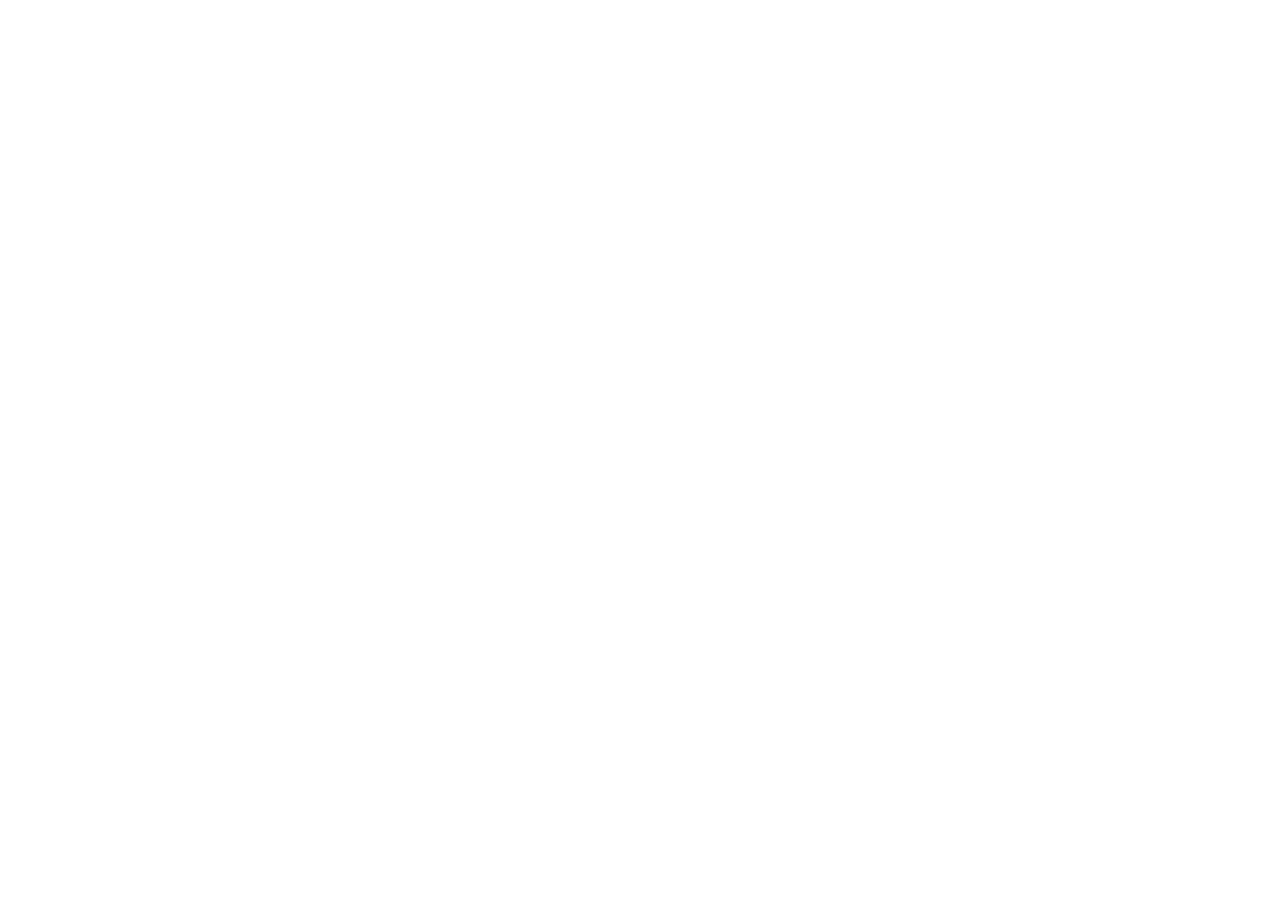
==== login.html @ a71e1d91 "first commit" ====
<!DOCTYPE html>
<html lang="en">
  <head>
    <meta charset="UTF-8" />
    <meta name="viewport" content="width=device-width, initial-scale=1.0" />
    <title>login</title>
  </head>
  <body></body>
</html>
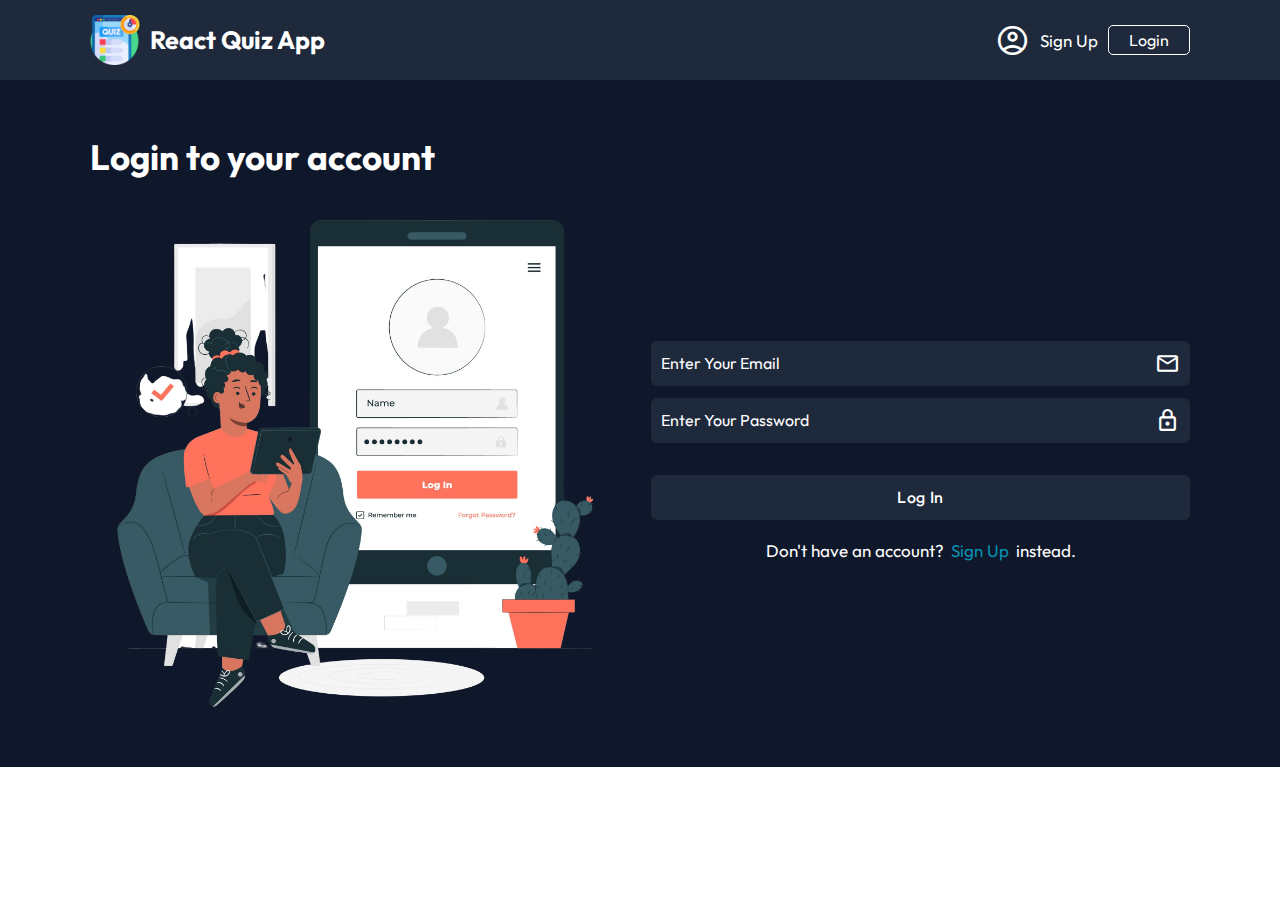
==== commit fcac6c73: "second commit" ====
--- a/login.html
+++ b/login.html
@@ -4,6 +4,59 @@
     <meta charset="UTF-8" />
     <meta name="viewport" content="width=device-width, initial-scale=1.0" />
     <title>login</title>
+    <!-- ======== website favicon image ========== -->
+    <link rel="shortcut icon" href="./images/favicon.png" type="image/x-icon" />
+    <!-- ======= google icon link ======= -->
+    <link
+      rel="stylesheet"
+      href="https://fonts.googleapis.com/css2?family=Material+Symbols+Rounded:opsz,wght,FILL,GRAD@20..48,100..700,0..1,-50..200"
+    />
+    <!-- =========== css file link ========= -->
+    <link rel="stylesheet" href="./styles/style.css" />
+    <link rel="stylesheet" href="./styles/signup.css" />
   </head>
-  <body></body>
+  <body>
+    <header>
+      <nav class="nav_bar container">
+        <a href="./index.html" class="logo">
+          <img src="./images/quiz.png" alt="quiz-image" />
+          <span>React Quiz App</span>
+        </a>
+        <div class="account">
+          <span class="material-symbols-rounded"> account_circle </span>
+          <!-- <span class="user_name">Rohan</span> -->
+          <a class="signup_btn" href="signup.html">Sign Up</a>
+          <a class="login_btn" href="login.html">Login</a>
+          <!-- <span class="material-symbols-rounded logout"> logout </span> -->
+        </div>
+      </nav>
+    </header>
+    <section>
+      <div class="container">
+        <h1>Login to your account</h1>
+        <div class="signup_wrapper">
+          <div class="illustration">
+            <img src="./images/login.png" alt="signup_image" />
+          </div>
+          <form class="from">
+            <div class="text_input">
+              <input type="email" placeholder="Enter Your Email" />
+              <span class="material-symbols-rounded"> mail </span>
+            </div>
+            <div class="text_input">
+              <input placeholder="Enter Your Password" />
+              <span class="material-symbols-rounded"> lock </span>
+            </div>
+            <button class="form_submit" type="submit">Log In</button>
+            <div class="info">
+              <span
+                >Don't have an account?
+                <a href="./signup.html">Sign Up</a> instead.</span
+              >
+            </div>
+          </form>
+        </div>
+      </div>
+    </section>
+  </body>
 </html>
--- a/styles/style.css
+++ b/styles/style.css
@@ -0,0 +1,184 @@
+/* =========== imoort google font - (Outfit/Poppins)  */
+
+@import url("https://fonts.googleapis.com/css2?family=Outfit:wght@100..900&display=swap");
+
+/* =========== universel selector css ============ */
+* {
+  margin: 0;
+  padding: 0;
+  box-sizing: border-box;
+}
+/* ========= body css ========== */
+body {
+  font-family: "Outfit", sans-serif;
+}
+:root {
+  --header-bg-color: rgb(30 41 59);
+  --text-color: #fff;
+  --primary-bg: rgb(71 85 105);
+  --section-bg: rgb(15 23 42);
+}
+
+::-webkit-scrollbar {
+  width: 10px;
+  background-color: rgb(51 65 85);
+  color: var(--primary-bg);
+}
+
+::-webkit-scrollbar-track {
+  border-radius: 50px;
+}
+
+::-webkit-scrollbar-thumb {
+  background: var(--primary-bg);
+  border-radius: 10px;
+}
+
+a {
+  text-decoration: none;
+}
+
+section {
+  background-color: var(--section-bg);
+  padding-top: 120px;
+  padding-bottom: 30px;
+}
+
+.container {
+  max-width: 1140px;
+  width: 100%;
+  margin: auto;
+  padding: 15px 20px;
+}
+
+h1 {
+  color: var(--text-color);
+  font-size: 35px;
+}
+
+@media only screen and (max-width: 600px) {
+  h1 {
+    font-size: 25px;
+  }
+}
+
+/* ====== header css ======== */
+header {
+  background-color: var(--header-bg-color);
+  position: fixed;
+  width: 100%;
+}
+.nav_bar {
+  display: flex;
+  align-items: center;
+  justify-content: space-between;
+}
+/* ====== logo css ====== */
+.nav_bar .logo {
+  display: flex;
+  align-items: center;
+}
+
+.logo img {
+  width: 50px;
+  margin-right: 10px;
+}
+
+.logo span {
+  font-size: 25px;
+  font-weight: 700;
+  color: var(--text-color);
+}
+
+@media only screen and (max-width: 600px) {
+  .logo span {
+    display: none;
+  }
+}
+
+/* ========= account css ======= */
+.account {
+  display: flex;
+  align-items: center;
+  gap: 10px;
+}
+
+.material-symbols-rounded {
+  color: var(--text-color);
+  font-size: 35px;
+}
+
+.user_name {
+  font-size: 17px;
+  color: var(--text-color);
+}
+
+.signup_btn {
+  color: var(--text-color);
+  font-size: 17px;
+  transition: transform 0.1s;
+  font-family: "Outfit", sans-serif;
+}
+
+.signup_btn:active {
+  transform: scale(0.95);
+}
+
+.login_btn {
+  border: 1.5px solid var(--text-color);
+  color: var(--text-color);
+  padding: 4px 20px;
+  border-radius: 5px;
+  transition: transform 0.1s;
+  font-family: "Outfit", sans-serif;
+}
+
+.login_btn:active {
+  transform: scale(0.95);
+}
+
+.logout {
+  font-size: 30px;
+  cursor: pointer;
+  transition: transform 0.1s;
+}
+
+.logout:active {
+  transform: scale(0.95);
+}
+
+/* ======== video  css ======== */
+.videos {
+  display: grid;
+  grid-template-columns: repeat(auto-fit, minmax(300px, 1fr));
+  gap: 20px;
+}
+
+.video {
+  background-color: var(--header-bg-color);
+  border-radius: 8px;
+  padding: 10px;
+  cursor: pointer;
+  color: var(--text-color);
+}
+
+.video img {
+  width: 100%;
+  border-radius: 5px;
+}
+
+.video h3 {
+  font-size: 20px;
+  margin: 10px 0px;
+}
+
+.score-box {
+  display: flex;
+  align-items: center;
+  justify-content: space-between;
+  margin-bottom: 15px;
+}
+
+.score-box span {
+  font-size: 17px;
+}
--- a/styles/signup.css
+++ b/styles/signup.css
@@ -0,0 +1,115 @@
+/* ======= signup wrapper css ==== */
+.signup_wrapper {
+  display: flex;
+  align-items: center;
+  justify-content: space-between;
+  color: var(--text-color);
+}
+@media only screen and (max-width: 900px) {
+  .signup_wrapper {
+    flex-direction: column;
+  }
+}
+
+/* ========= illustration css ====== */
+.illustration {
+  width: 49%;
+}
+.illustration img {
+  width: 100%;
+}
+
+@media only screen and (max-width: 900px) {
+  .illustration {
+    width: 100%;
+  }
+}
+
+/* =========== form css ========= */
+.from {
+  width: 49%;
+}
+@media only screen and (max-width: 900px) {
+  .from {
+    width: 100%;
+  }
+}
+/* ========= text input .css =========== */
+.text_input {
+  width: 100%;
+  height: 45px;
+  background: var(--header-bg-color);
+  margin-bottom: 12px;
+  border-radius: 6px;
+  display: flex;
+  align-items: center;
+  justify-content: space-between;
+  padding: 0px 10px;
+}
+
+.text_input input {
+  width: 100%;
+  height: 100%;
+  background-color: transparent;
+  border: 0;
+  outline: 0;
+  font-size: 16px;
+  color: var(--text-color);
+  font-family: "Outfit", sans-serif;
+}
+
+.text_input input::placeholder {
+  color: var(--text-color);
+}
+
+.text_input span {
+  font-size: 25px;
+}
+/* ======== checkbox css ===== */
+.checkbox {
+  margin-top: 15px;
+  display: flex;
+  align-items: center;
+  gap: 10px;
+  cursor: pointer;
+}
+.checkbox input[type="checkbox"] {
+  height: 16px;
+  width: 16px;
+}
+
+/* ======== sign up btn css ======= */
+.form_submit {
+  width: 100%;
+  height: 45px;
+  background: var(--header-bg-color);
+  border: 0;
+  outline: 0;
+  border-radius: 6px;
+  margin: 20px 0px;
+  cursor: pointer;
+  color: var(--text-color);
+  font-size: 16px;
+  letter-spacing: 0.6px;
+  font-weight: 500;
+  font-family: "Outfit", sans-serif;
+  transition: transform 0.1s;
+}
+
+.form_submit:active {
+  transform: scale(0.95);
+}
+
+/* ========= info css ========= */
+.info {
+  text-align: center;
+}
+
+.info span {
+  font-size: 17px;
+}
+
+.info span a {
+  color: rgb(8 145 178);
+  padding: 0px 3px;
+}
